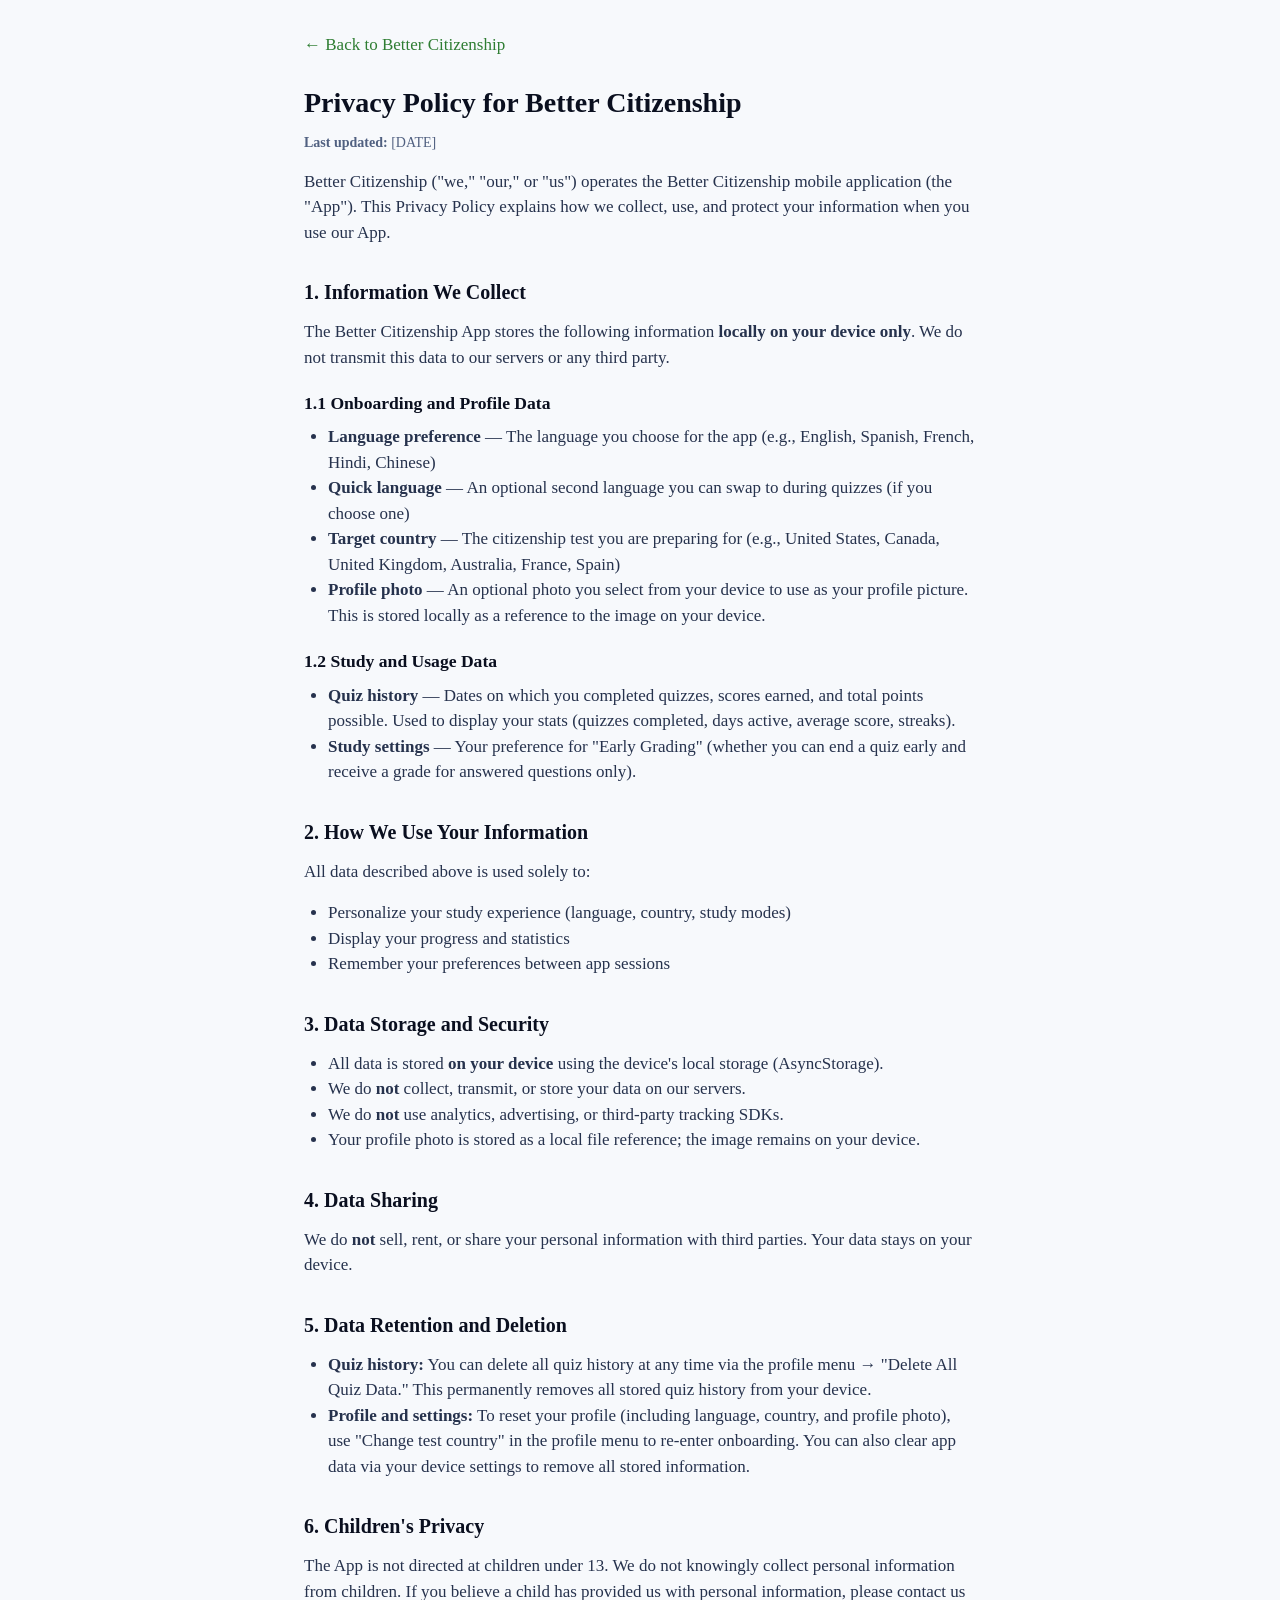
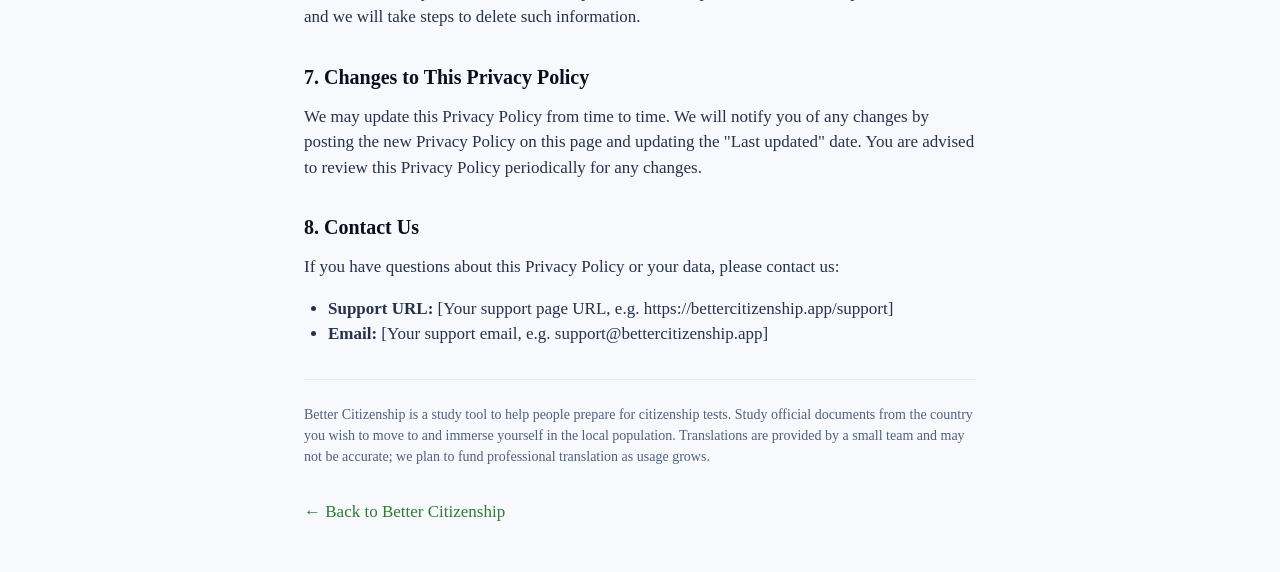
==== landing/public/privacy.html @ 9e1d660d "privacy" ====
<!DOCTYPE html>
<html lang="en">
<head>
  <meta charset="UTF-8" />
  <meta name="viewport" content="width=device-width, initial-scale=1.0" />
  <title>Privacy Policy — Better Citizenship</title>
  <link rel="icon" type="image/svg+xml" href="/favicon.svg" />
  <style>
    :root {
      --background: #F7F9FC;
      --surface: #FFFFFF;
      --textPrimary: #0A0F1F;
      --textSecondary: #26324D;
      --textMuted: #506080;
      --accent: #2E7D32;
      --borderSubtle: #E4EAF5;
    }
    * { box-sizing: border-box; }
    body {
      margin: 0;
      font-family: Georgia, 'Times New Roman', serif;
      font-size: 17px;
      line-height: 1.5;
      color: var(--textPrimary);
      background: var(--background);
      -webkit-font-smoothing: antialiased;
    }
    .container { max-width: 720px; margin: 0 auto; padding: 2rem 1.5rem; }
    a { color: var(--accent); text-decoration: none; }
    a:hover { text-decoration: underline; }
    h1 { font-size: 1.75rem; margin: 0 0 0.5rem; }
    h2 { font-size: 1.25rem; margin: 2rem 0 0.75rem; }
    h3 { font-size: 1.1rem; margin: 1.25rem 0 0.5rem; }
    p { margin: 0 0 1rem; color: var(--textSecondary); }
    ul { margin: 0 0 1rem; padding-left: 1.5rem; color: var(--textSecondary); }
    .back { display: inline-block; margin-bottom: 1.5rem; font-weight: 500; }
    .updated { color: var(--textMuted); font-size: 0.875rem; }
    .footer-note { margin-top: 2rem; padding-top: 1.5rem; border-top: 1px solid var(--borderSubtle); font-size: 0.875rem; color: var(--textMuted); }
  </style>
</head>
<body>
  <div class="container">
    <a href="/" class="back">← Back to Better Citizenship</a>

    <h1>Privacy Policy for Better Citizenship</h1>
    <p class="updated"><strong>Last updated:</strong> [DATE]</p>

    <p>Better Citizenship ("we," "our," or "us") operates the Better Citizenship mobile application (the "App"). This Privacy Policy explains how we collect, use, and protect your information when you use our App.</p>

    <h2>1. Information We Collect</h2>
    <p>The Better Citizenship App stores the following information <strong>locally on your device only</strong>. We do not transmit this data to our servers or any third party.</p>

    <h3>1.1 Onboarding and Profile Data</h3>
    <ul>
      <li><strong>Language preference</strong> — The language you choose for the app (e.g., English, Spanish, French, Hindi, Chinese)</li>
      <li><strong>Quick language</strong> — An optional second language you can swap to during quizzes (if you choose one)</li>
      <li><strong>Target country</strong> — The citizenship test you are preparing for (e.g., United States, Canada, United Kingdom, Australia, France, Spain)</li>
      <li><strong>Profile photo</strong> — An optional photo you select from your device to use as your profile picture. This is stored locally as a reference to the image on your device.</li>
    </ul>

    <h3>1.2 Study and Usage Data</h3>
    <ul>
      <li><strong>Quiz history</strong> — Dates on which you completed quizzes, scores earned, and total points possible. Used to display your stats (quizzes completed, days active, average score, streaks).</li>
      <li><strong>Study settings</strong> — Your preference for "Early Grading" (whether you can end a quiz early and receive a grade for answered questions only).</li>
    </ul>

    <h2>2. How We Use Your Information</h2>
    <p>All data described above is used solely to:</p>
    <ul>
      <li>Personalize your study experience (language, country, study modes)</li>
      <li>Display your progress and statistics</li>
      <li>Remember your preferences between app sessions</li>
    </ul>

    <h2>3. Data Storage and Security</h2>
    <ul>
      <li>All data is stored <strong>on your device</strong> using the device's local storage (AsyncStorage).</li>
      <li>We do <strong>not</strong> collect, transmit, or store your data on our servers.</li>
      <li>We do <strong>not</strong> use analytics, advertising, or third-party tracking SDKs.</li>
      <li>Your profile photo is stored as a local file reference; the image remains on your device.</li>
    </ul>

    <h2>4. Data Sharing</h2>
    <p>We do <strong>not</strong> sell, rent, or share your personal information with third parties. Your data stays on your device.</p>

    <h2>5. Data Retention and Deletion</h2>
    <ul>
      <li><strong>Quiz history:</strong> You can delete all quiz history at any time via the profile menu → "Delete All Quiz Data." This permanently removes all stored quiz history from your device.</li>
      <li><strong>Profile and settings:</strong> To reset your profile (including language, country, and profile photo), use "Change test country" in the profile menu to re-enter onboarding. You can also clear app data via your device settings to remove all stored information.</li>
    </ul>

    <h2>6. Children's Privacy</h2>
    <p>The App is not directed at children under 13. We do not knowingly collect personal information from children. If you believe a child has provided us with personal information, please contact us and we will take steps to delete such information.</p>

    <h2>7. Changes to This Privacy Policy</h2>
    <p>We may update this Privacy Policy from time to time. We will notify you of any changes by posting the new Privacy Policy on this page and updating the "Last updated" date. You are advised to review this Privacy Policy periodically for any changes.</p>

    <h2>8. Contact Us</h2>
    <p>If you have questions about this Privacy Policy or your data, please contact us:</p>
    <ul>
      <li><strong>Support URL:</strong> [Your support page URL, e.g. https://bettercitizenship.app/support]</li>
      <li><strong>Email:</strong> [Your support email, e.g. support@bettercitizenship.app]</li>
    </ul>

    <p class="footer-note">Better Citizenship is a study tool to help people prepare for citizenship tests. Study official documents from the country you wish to move to and immerse yourself in the local population. Translations are provided by a small team and may not be accurate; we plan to fund professional translation as usage grows.</p>

    <p style="margin-top: 2rem;"><a href="/">← Back to Better Citizenship</a></p>
  </div>
</body>
</html>
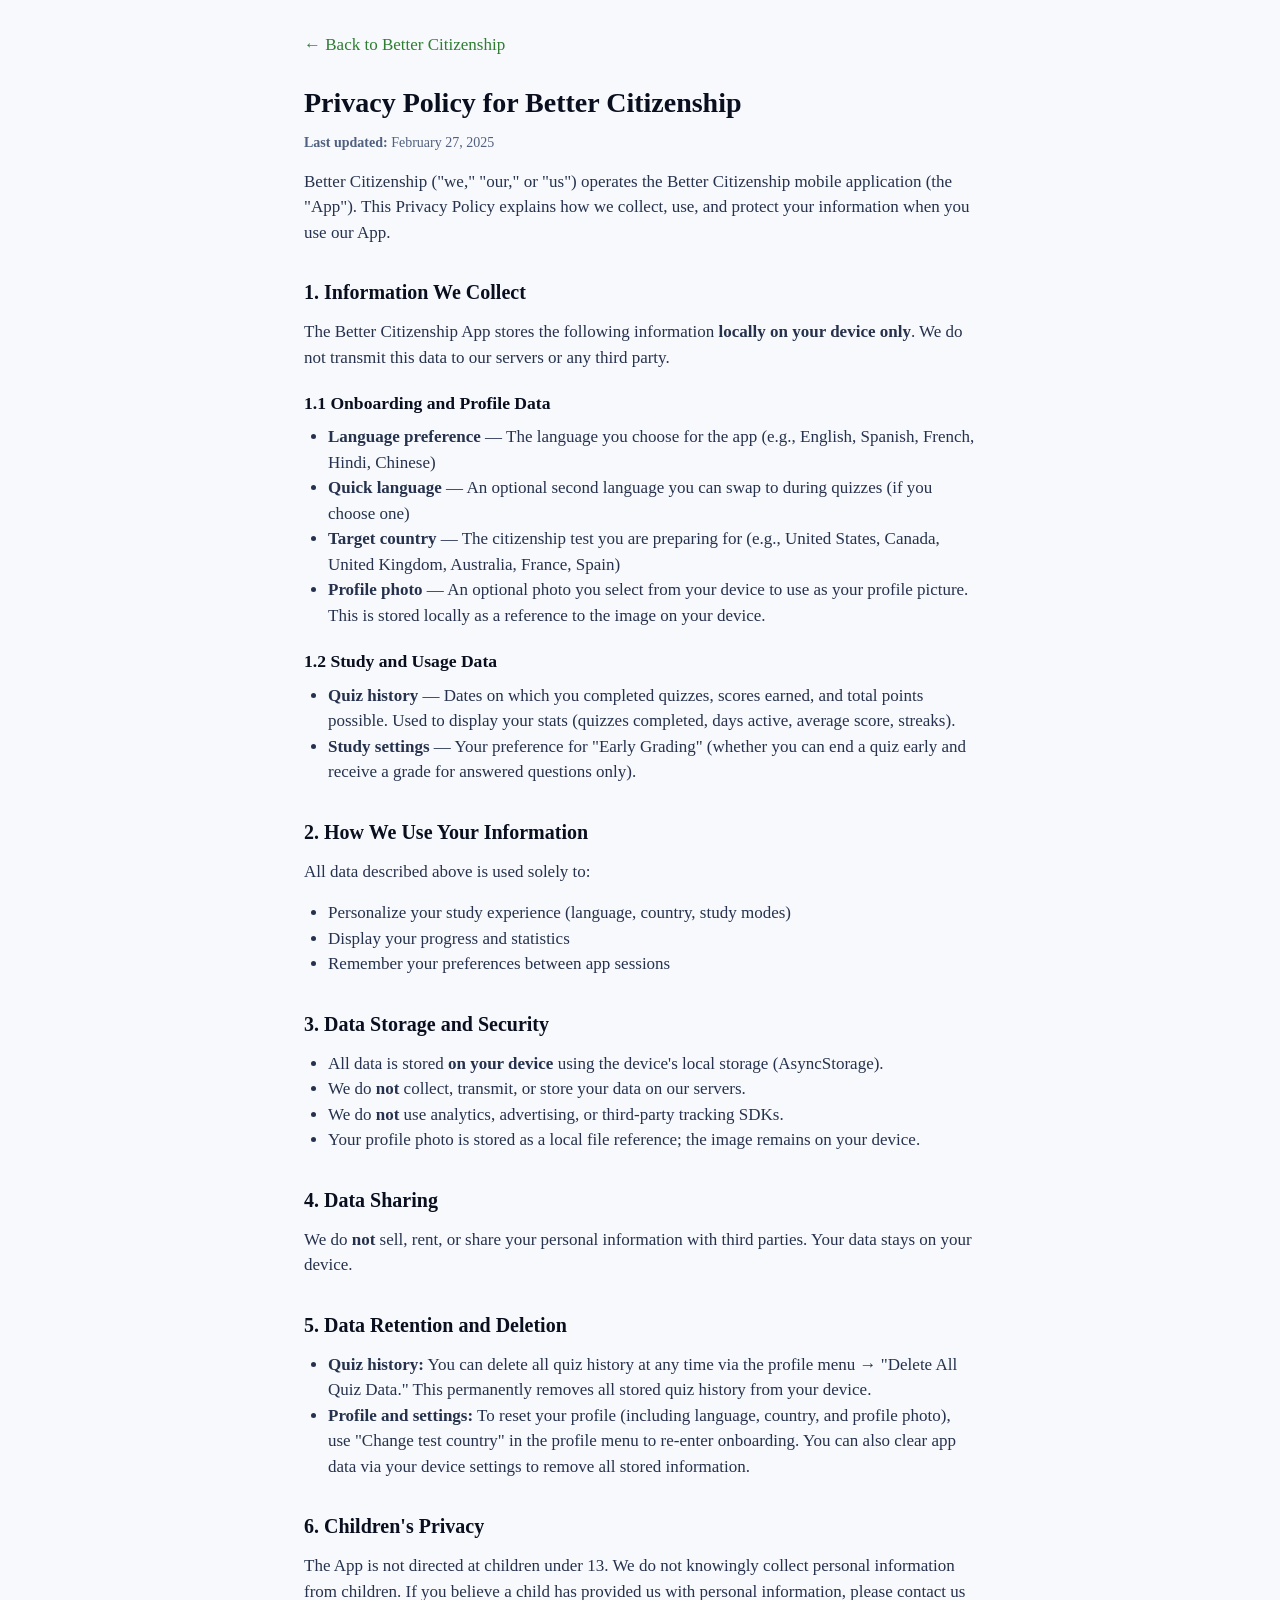
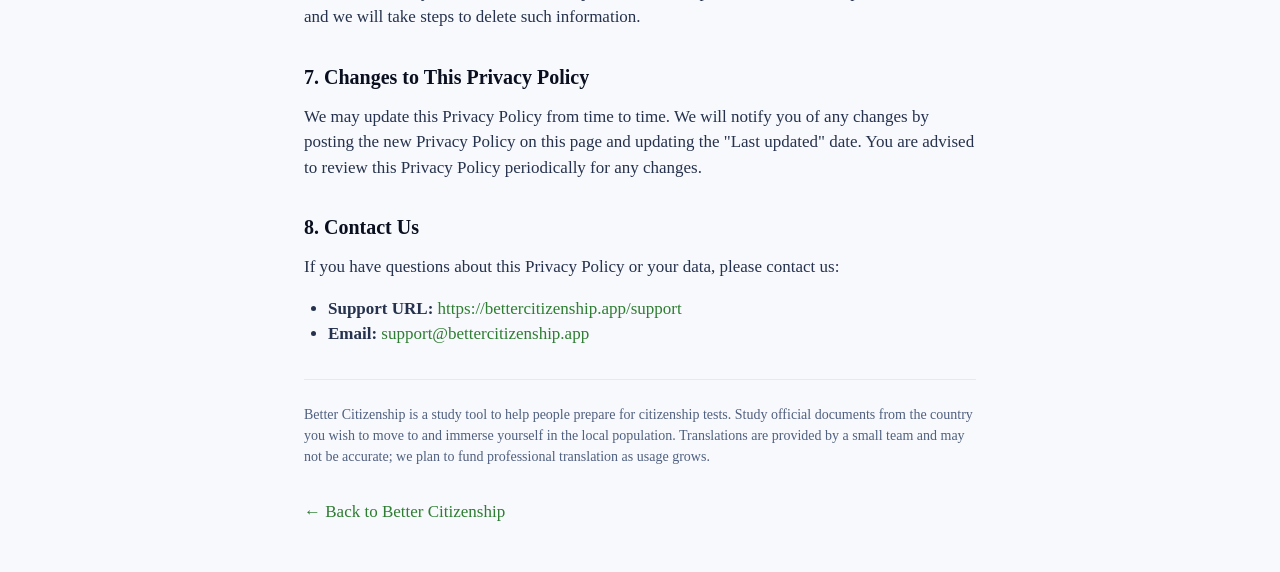
==== commit a6db0f2a: "app images" ====
--- a/landing/public/privacy.html
+++ b/landing/public/privacy.html
@@ -43,7 +43,7 @@
     <a href="/" class="back">← Back to Better Citizenship</a>
 
     <h1>Privacy Policy for Better Citizenship</h1>
-    <p class="updated"><strong>Last updated:</strong> [DATE]</p>
+    <p class="updated"><strong>Last updated:</strong> February 27, 2025</p>
 
     <p>Better Citizenship ("we," "our," or "us") operates the Better Citizenship mobile application (the "App"). This Privacy Policy explains how we collect, use, and protect your information when you use our App.</p>
 
@@ -98,8 +98,8 @@
     <h2>8. Contact Us</h2>
     <p>If you have questions about this Privacy Policy or your data, please contact us:</p>
     <ul>
-      <li><strong>Support URL:</strong> [Your support page URL, e.g. https://bettercitizenship.app/support]</li>
-      <li><strong>Email:</strong> [Your support email, e.g. support@bettercitizenship.app]</li>
+      <li><strong>Support URL:</strong> <a href="https://bettercitizenship.app/support">https://bettercitizenship.app/support</a></li>
+      <li><strong>Email:</strong> <a href="mailto:support@bettercitizenship.app">support@bettercitizenship.app</a></li>
     </ul>
 
     <p class="footer-note">Better Citizenship is a study tool to help people prepare for citizenship tests. Study official documents from the country you wish to move to and immerse yourself in the local population. Translations are provided by a small team and may not be accurate; we plan to fund professional translation as usage grows.</p>
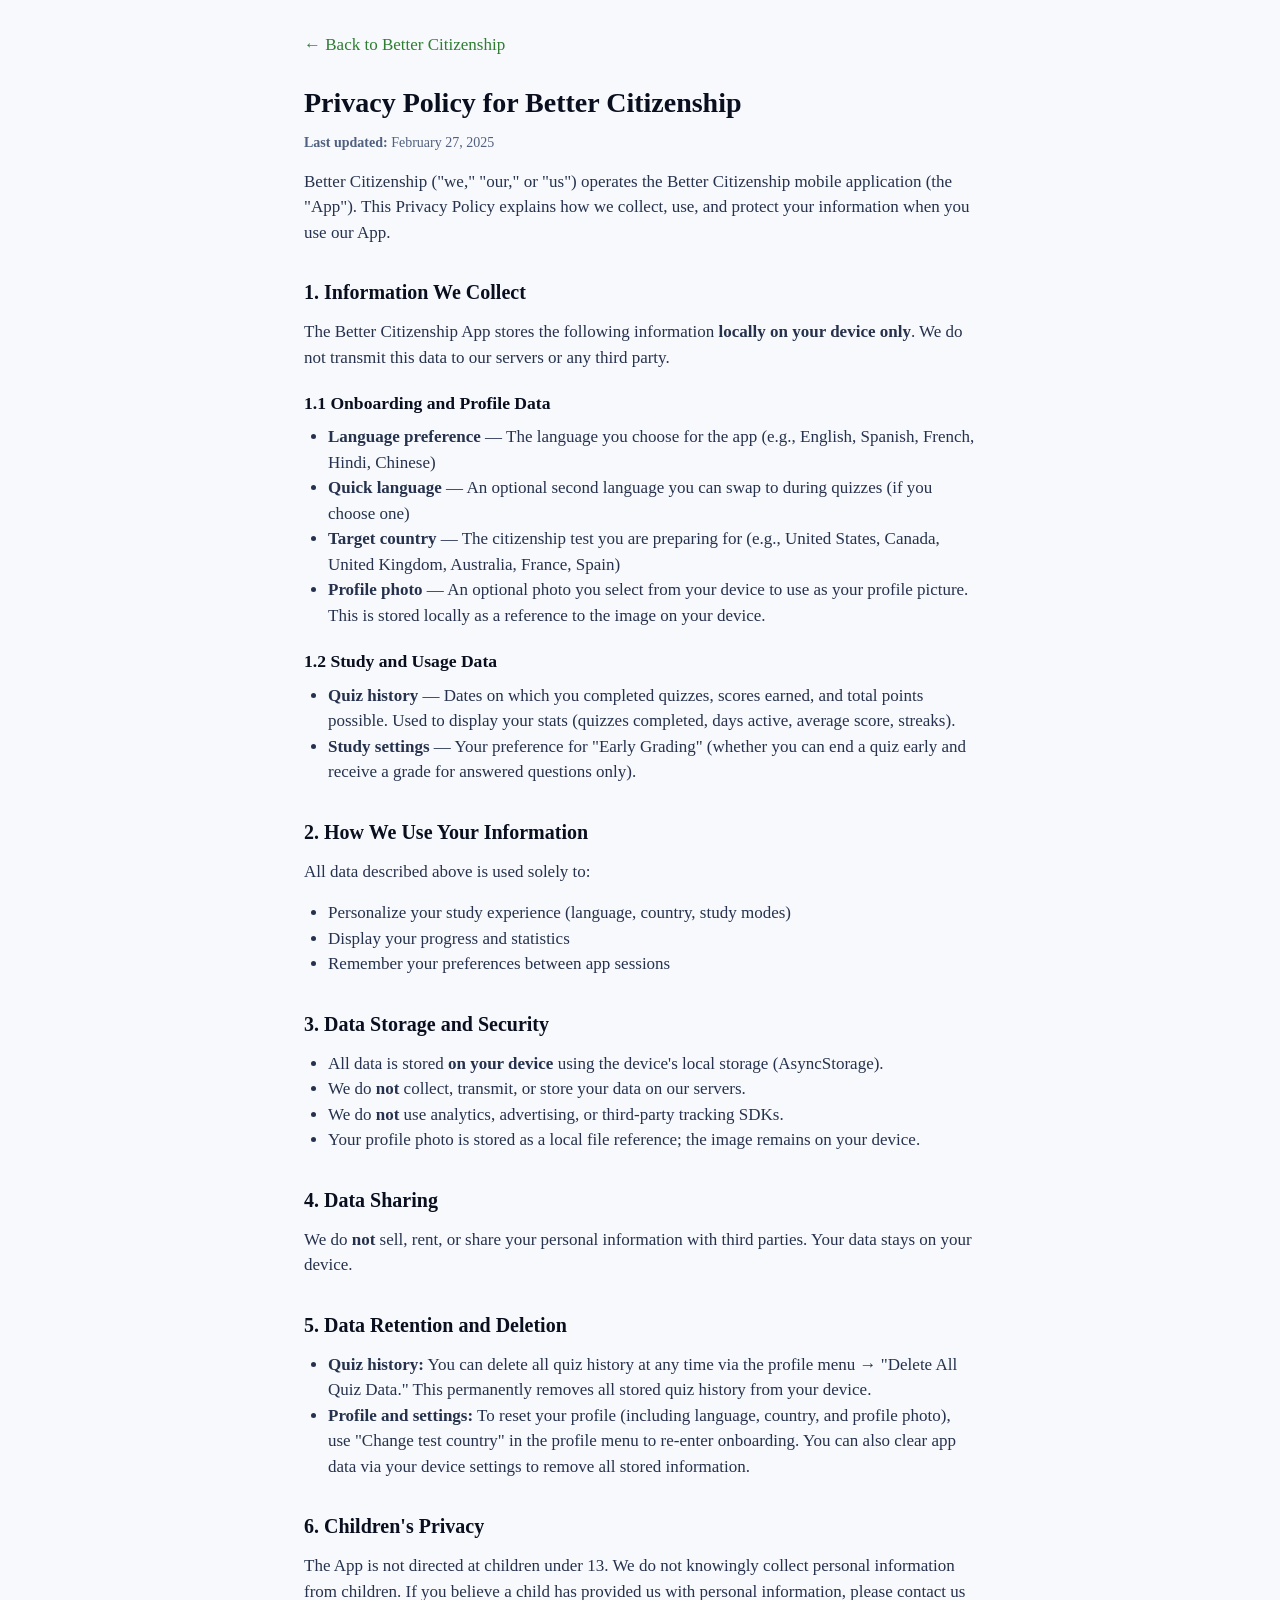
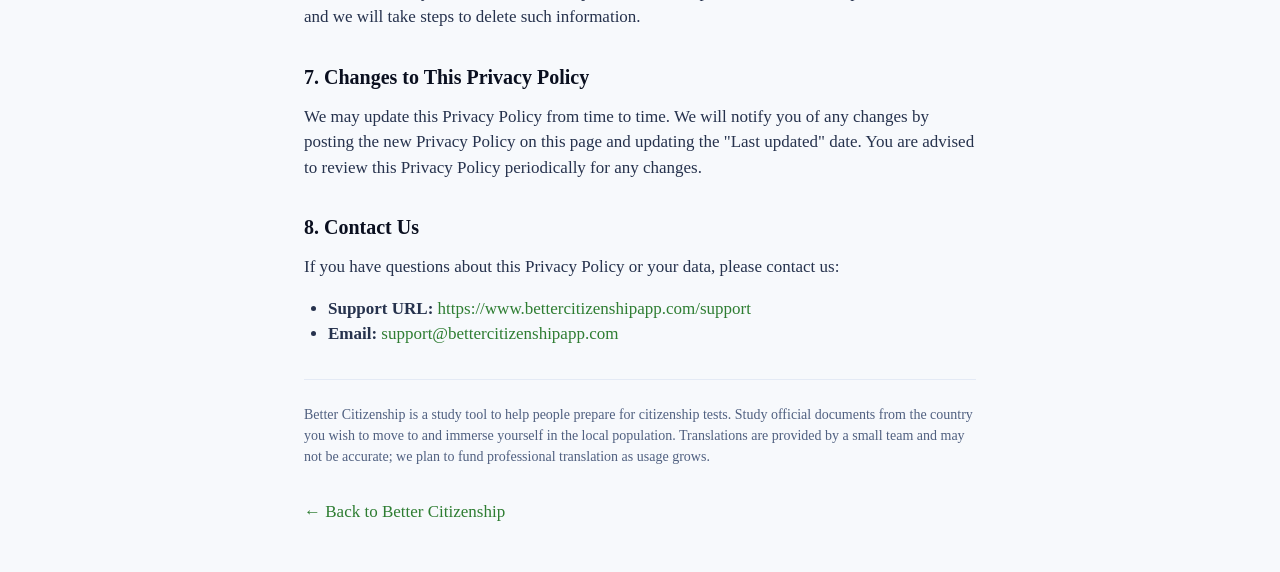
==== commit 53b5176c: "support and terms" ====
--- a/landing/public/privacy.html
+++ b/landing/public/privacy.html
@@ -98,8 +98,8 @@
     <h2>8. Contact Us</h2>
     <p>If you have questions about this Privacy Policy or your data, please contact us:</p>
     <ul>
-      <li><strong>Support URL:</strong> <a href="https://bettercitizenship.app/support">https://bettercitizenship.app/support</a></li>
-      <li><strong>Email:</strong> <a href="mailto:support@bettercitizenship.app">support@bettercitizenship.app</a></li>
+      <li><strong>Support URL:</strong> <a href="https://www.bettercitizenshipapp.com/support">https://www.bettercitizenshipapp.com/support</a></li>
+      <li><strong>Email:</strong> <a href="mailto:support@bettercitizenshipapp.com">support@bettercitizenshipapp.com</a></li>
     </ul>
 
     <p class="footer-note">Better Citizenship is a study tool to help people prepare for citizenship tests. Study official documents from the country you wish to move to and immerse yourself in the local population. Translations are provided by a small team and may not be accurate; we plan to fund professional translation as usage grows.</p>
